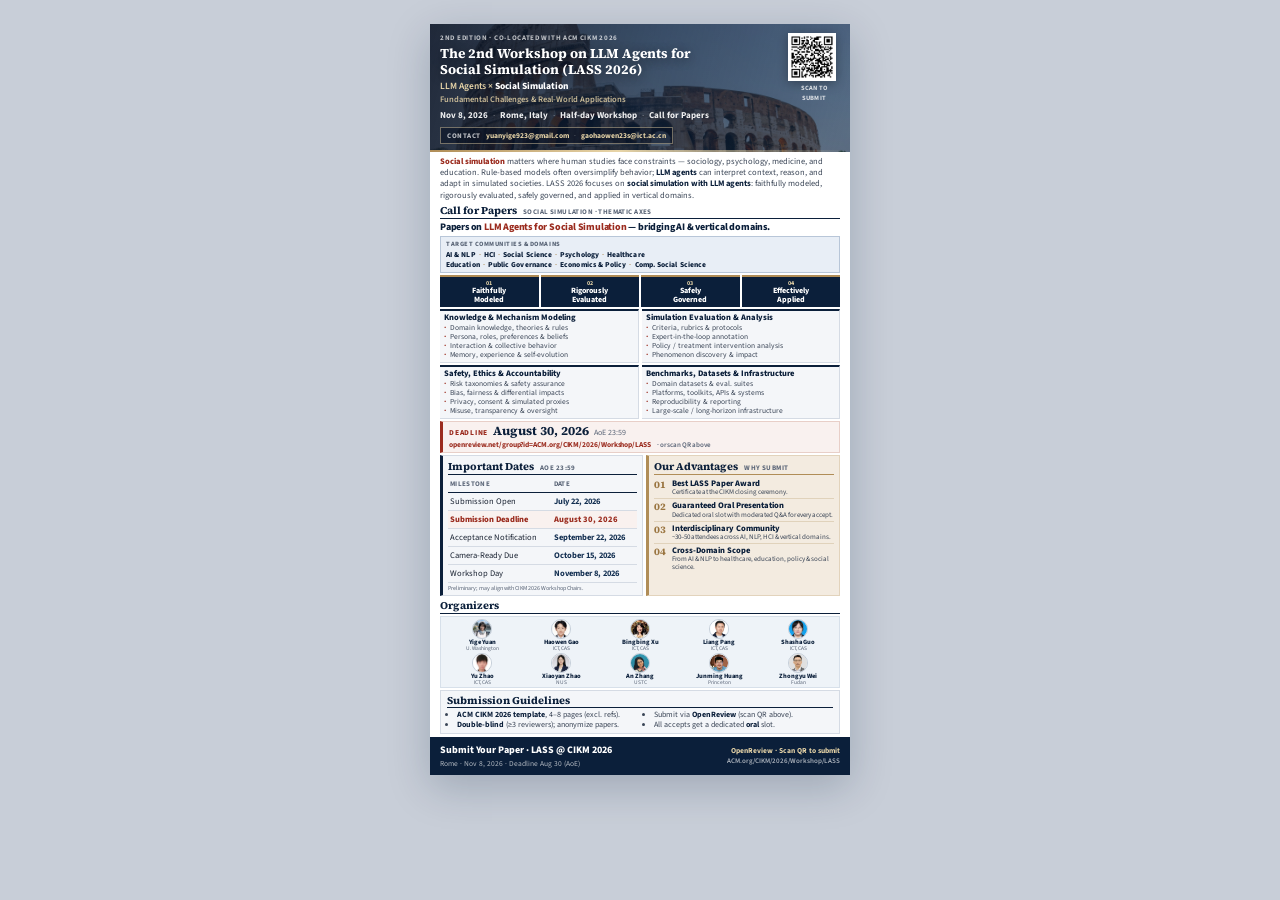
==== flyer/index.html @ daa49997 "Update submission deadline to August 30 and refresh site assets. Align Important Dates with the CFP " ====
<!DOCTYPE html>
<html lang="en">
<head>
  <meta charset="UTF-8">
  <meta name="viewport" content="width=device-width, initial-scale=1.0">
  <title>LASS 2026 — Call for Papers</title>
  <link rel="preconnect" href="https://fonts.googleapis.com">
  <link rel="preconnect" href="https://fonts.gstatic.com" crossorigin>
  <link href="https://fonts.googleapis.com/css2?family=Source+Sans+3:ital,wght@0,400;0,600;0,700;0,800;1,400;1,600&family=Source+Serif+4:opsz,wght@8..60,600;8..60,700&display=swap" rel="stylesheet">
  <style>
    :root {
      --navy: #0b1f3a;
      --navy-2: #143052;
      --ink: #1a2332;
      --muted: #5a6577;
      --line: #d5dbe4;
      --paper: #f4f6f9;
      --accent: #9b2c1f;
      --accent-soft: #f9f1ef;
      --gold: #b08d57;
      --gold-soft: #f3ebe0;
    }
    * { margin: 0; padding: 0; box-sizing: border-box; }
    body {
      font-family: "Source Sans 3", "Segoe UI", sans-serif;
      background: #c8ced8; color: var(--ink);
      display: flex; justify-content: center;
      padding: 24px 12px 48px;
      -webkit-font-smoothing: antialiased;
    }
    .poster {
      width: 420px; background: #fff;
      box-shadow: 0 12px 40px rgba(11, 31, 58, 0.22);
      display: flex; flex-direction: column;
    }

    /* —— Header: title is the visual peak —— */
    .header {
      color: #fff; padding: 9px 10px 8px;
      display: grid; grid-template-columns: 1fr 52px; gap: 7px;
      align-items: start; position: relative;
      background:
        linear-gradient(105deg, rgba(8, 18, 36, 0.9) 0%, rgba(11, 31, 58, 0.74) 52%, rgba(11, 31, 58, 0.58) 100%),
        url("../assets/rome-day.jpg") center 42% / cover no-repeat;
    }
    .header::after {
      content: ""; position: absolute; left: 0; right: 0; bottom: 0; height: 2px;
      background: linear-gradient(90deg, var(--gold), #e8d5a8 45%, transparent);
    }
    .header > * { position: relative; z-index: 1; }
    .eyebrow {
      font-size: 7px; font-weight: 700; letter-spacing: 0.1em;
      text-transform: uppercase; color: rgba(255,255,255,0.7); margin-bottom: 3px;
    }
    .header h1 {
      font-family: "Source Serif 4", Georgia, serif;
      font-size: 13.5px; font-weight: 700; line-height: 1.2;
      text-shadow: 0 2px 12px rgba(0,0,0,0.45);
    }
    .header h1 .tag { white-space: nowrap; }
    .header .theme {
      margin-top: 3px; font-size: 9.5px; font-weight: 600; color: #e8d5a8; line-height: 1.25;
    }
    .header .theme .ss {
      color: #fff; font-weight: 800;
    }
    .header .theme .sub {
      display: block; font-size: 8.5px; font-weight: 600;
      color: rgba(232, 213, 168, 0.85); margin-top: 1px;
    }
    .meta {
      margin-top: 4px; display: flex; flex-wrap: wrap; align-items: center;
      font-size: 9px; font-weight: 700; color: rgba(255,255,255,0.92);
    }
    .meta span + span::before {
      content: "·"; margin: 0 5px; opacity: 0.45; font-weight: 400;
    }
    .contact {
      margin-top: 4px; display: inline-flex; align-items: center; flex-wrap: wrap; gap: 0 5px;
      background: rgba(8, 18, 36, 0.55); border: 1px solid rgba(232, 213, 168, 0.45);
      padding: 2px 6px; font-size: 7.5px; font-weight: 700; color: #e8d5a8;
    }
    .contact .k {
      font-size: 7px; font-weight: 800; letter-spacing: 0.08em;
      text-transform: uppercase; color: rgba(255,255,255,0.7);
    }
    .contact .sep { opacity: 0.4; font-weight: 400; color: #fff; }
    .qr-box { text-align: center; }
    .qr-box img {
      width: 48px; height: 48px; background: #fff; padding: 2px; display: block;
      box-shadow: 0 2px 10px rgba(0,0,0,0.3);
    }
    .qr-box .cap {
      margin-top: 2px; font-size: 6.5px; font-weight: 700;
      letter-spacing: 0.04em; text-transform: uppercase;
      color: rgba(255,255,255,0.8);
    }

    .body {
      padding: 4px 10px 3px;
      display: flex; flex-direction: column; gap: 2px;
    }

    /* Deadline: secondary to title, not competing */
    .deadline {
      display: grid; grid-template-columns: 1fr auto; gap: 2px 8px;
      align-items: baseline;
      background: var(--accent-soft); border: 1px solid #e8cfc8;
      border-left: 3px solid var(--accent);
      padding: 3px 6px;
    }
    .deadline .left { display: flex; align-items: baseline; gap: 5px; flex-wrap: nowrap; }
    .deadline .label {
      font-size: 7.5px; font-weight: 800; letter-spacing: 0.1em;
      text-transform: uppercase; color: var(--accent); white-space: nowrap;
    }
    .deadline .value {
      font-family: "Source Serif 4", Georgia, serif;
      font-size: 12.5px; font-weight: 700; color: var(--navy); line-height: 1; white-space: nowrap;
    }
    .deadline .hint { font-size: 8px; color: var(--muted); white-space: nowrap; }
    .deadline .url {
      grid-column: 1 / -1;
      font-size: 7.5px; font-weight: 700; color: var(--accent);
      line-height: 1.2; letter-spacing: -0.01em;
    }
    .deadline .url em {
      font-style: normal; font-weight: 600;
      font-size: 7px; color: var(--muted); margin-left: 4px;
    }

    .intro {
      font-size: 8.5px; line-height: 1.3; color: #3a4556;
    }
    .intro strong { color: var(--navy); }
    .intro .focus {
      color: var(--accent); font-weight: 800;
    }

    .sec {
      font-family: "Source Serif 4", Georgia, serif;
      font-size: 10.5px; font-weight: 700; color: var(--navy);
      border-bottom: 1.5px solid var(--navy); padding-bottom: 0; margin-bottom: 2px;
    }
    .sec span {
      font-family: "Source Sans 3", sans-serif;
      font-size: 7px; font-weight: 700; color: var(--muted);
      letter-spacing: 0.06em; text-transform: uppercase; margin-left: 4px;
    }

    .cfp-hook {
      font-size: 10px; font-weight: 800; color: var(--navy);
      line-height: 1.2; margin-bottom: 3px;
      white-space: nowrap; letter-spacing: -0.02em;
    }
    .cfp-hook em {
      font-style: normal; color: var(--accent); font-size: 10px;
    }

    /* Domains clearly smaller than CFP hook */
    .domains {
      background: #e8eef6; border: 1px solid #b8c6d8;
      padding: 2px 5px 2px; margin-bottom: 2px;
    }
    .domains .lab {
      font-size: 6.5px; font-weight: 800; letter-spacing: 0.08em;
      text-transform: uppercase; color: var(--muted); margin-bottom: 1px;
    }
    .domains .row {
      font-size: 7.5px; font-weight: 800; color: var(--navy);
      line-height: 1.35; letter-spacing: 0.01em;
    }
    .domains .row + .row { margin-top: 0; }
    .domains .sep { color: var(--gold); font-weight: 600; margin: 0 3px; }

    .pillars {
      display: grid; grid-template-columns: repeat(4, 1fr); gap: 2px;
      margin-bottom: 2px;
    }
    .pillar {
      background: var(--navy); color: #fff; padding: 3px 3px 2px;
      border-top: 2px solid var(--gold); text-align: center;
    }
    .pillar .k {
      font-size: 6px; font-weight: 700; letter-spacing: 0.04em;
      text-transform: uppercase; color: #e8d5a8; line-height: 1;
    }
    .pillar .v {
      font-size: 8px; font-weight: 800; line-height: 1.12; margin-top: 1px;
    }

    .tracks { display: grid; grid-template-columns: 1fr 1fr; gap: 2px 3px; }
    .track {
      padding: 2px 4px 2px;
      border-top: 2px solid var(--navy);
      background: var(--paper);
      border-right: 1px solid var(--line);
      border-bottom: 1px solid var(--line);
    }
    .track h3 {
      font-size: 8.5px; font-weight: 800; color: var(--navy);
      margin-bottom: 1px; line-height: 1.1;
    }
    .track ul { list-style: none; }
    .track li {
      font-size: 7.5px; line-height: 1.22; color: #3a4556;
      padding-left: 6px; position: relative;
    }
    .track li::before {
      content: "·"; position: absolute; left: 0; color: var(--accent); font-weight: 800;
    }

    .mid {
      display: grid; grid-template-columns: 1.05fr 1fr; gap: 3px; align-items: stretch;
    }
    .dates-panel {
      background: var(--paper);
      border: 1px solid var(--line);
      border-left: 3px solid var(--navy);
      padding: 3px 5px 3px;
      height: 100%;
      display: flex; flex-direction: column;
    }
    .dates { width: 100%; border-collapse: collapse; font-size: 8.5px; }
    .dates th, .dates td { border-bottom: 1px solid var(--line); padding: 2.5px 2px; text-align: left; }
    .dates th {
      font-size: 7px; font-weight: 700; letter-spacing: 0.05em;
      text-transform: uppercase; color: var(--muted); border-bottom: 1.5px solid var(--navy);
    }
    .dates td:last-child { font-weight: 700; color: var(--navy-2); white-space: nowrap; }
    .dates .hl td { background: var(--accent-soft); color: var(--accent); font-weight: 800; }
    .note {
      margin-top: auto; padding-top: 2px;
      font-size: 6px; color: var(--muted); line-height: 1.2;
      white-space: nowrap;
    }

    .why-panel {
      background: var(--gold-soft);
      border: 1px solid #e2d3bc;
      border-left: 3px solid var(--gold);
      padding: 3px 5px 2px;
      height: 100%;
      display: flex; flex-direction: column;
    }
    .why-panel .sec { border-bottom-color: var(--gold); }
    .why-item {
      display: grid; grid-template-columns: 15px 1fr; gap: 3px;
      padding: 2px 0; border-bottom: 1px solid #e0d2bb;
      align-items: start;
    }
    .why-item:last-child { border-bottom: none; }
    .why-item .idx {
      font-family: "Source Serif 4", Georgia, serif;
      font-size: 10px; font-weight: 700; color: #9a7540; line-height: 1.1;
    }
    .why-item strong {
      display: block; font-size: 8.5px; font-weight: 800; color: var(--navy); line-height: 1.1;
    }
    .why-item span {
      display: block; font-size: 7px; line-height: 1.15; color: #3a4556;
    }

    .org-list {
      display: grid; grid-template-columns: repeat(5, 1fr); gap: 1px;
      background: #eef3f8; border: 1px solid #d7e0ea; padding: 2px 2px 2px;
    }
    .org {
      display: flex; flex-direction: column; align-items: center; text-align: center; gap: 0;
    }
    .org .ph {
      width: 20px; height: 20px; border-radius: 50%; overflow: hidden;
      border: 1px solid #c5ced9; background: #d9e0ea;
    }
    .org .ph img {
      width: 100%; height: 100%; object-fit: cover; object-position: center; display: block;
    }
    .org .name { font-size: 6.5px; font-weight: 800; color: var(--navy); line-height: 1.05; }
    .org .affil { font-size: 5.5px; color: var(--muted); line-height: 1.05; }

    .guide-bar {
      display: grid; grid-template-columns: 1fr 1fr; gap: 1px 8px;
      background: var(--paper); border: 1px solid var(--line);
      padding: 3px 6px; font-size: 8px; line-height: 1.25; color: #3a4556;
    }
    .guide-bar .sec { grid-column: 1 / -1; margin-bottom: 1px; }
    .guide-bar li { margin-left: 10px; }
    .guide-bar strong { color: var(--navy); }

    .footer {
      background: var(--navy); color: #fff; padding: 6px 10px;
      display: flex; justify-content: space-between; align-items: center; gap: 10px;
    }
    .footer .t { font-size: 10px; font-weight: 800; }
    .footer .d { font-size: 7.5px; color: rgba(255,255,255,0.68); margin-top: 1px; }
    .footer .url {
      font-size: 7.5px; font-weight: 700; color: #e8d5a8;
      text-align: right; line-height: 1.3; max-width: 175px;
    }
    .footer .url em {
      display: block; font-style: normal; font-weight: 600;
      font-size: 7px; color: rgba(255,255,255,0.65); margin-top: 1px;
    }

    @media print {
      body { background: #fff; padding: 0; }
      .poster { box-shadow: none; }
    }
  </style>
</head>
<body>
<div class="poster">

  <header class="header">
    <div>
      <div class="eyebrow">2nd Edition · Co-located with ACM CIKM 2026</div>
      <h1>The 2nd Workshop on LLM Agents for<br>Social Simulation&nbsp;<span class="tag">(LASS 2026)</span></h1>
      <div class="theme">
        LLM Agents × <span class="ss">Social Simulation</span>
        <span class="sub">Fundamental Challenges &amp; Real-World Applications</span>
      </div>
      <div class="meta">
        <span>Nov 8, 2026</span>
        <span>Rome, Italy</span>
        <span>Half-day Workshop</span>
        <span>Call for Papers</span>
      </div>
      <div class="contact">
        <span class="k">Contact</span>
        <span>yuanyige923@gmail.com</span>
        <span class="sep">·</span>
        <span>gaohaowen23s@ict.ac.cn</span>
      </div>
    </div>
    <div class="qr-box">
      <img src="../assets/qr-openreview.png" alt="OpenReview QR">
      <div class="cap">Scan to Submit</div>
    </div>
  </header>

  <div class="body">

    <p class="intro">
      <span class="focus">Social simulation</span> matters where human studies face constraints —
      sociology, psychology, medicine, and education. Rule-based models often oversimplify behavior;
      <strong>LLM agents</strong> can interpret context, reason, and adapt in simulated societies.
      LASS 2026 focuses on <strong>social simulation with LLM agents</strong>: faithfully modeled, rigorously
      evaluated, safely governed, and applied in vertical domains.
    </p>

    <section>
      <div class="sec">Call for Papers <span>Social simulation · thematic axes</span></div>
      <div class="cfp-hook">
        Papers on <em>LLM Agents for Social Simulation</em> — bridging AI &amp; vertical domains.
      </div>
      <div class="domains">
        <div class="lab">Target communities &amp; domains</div>
        <div class="row">
          AI &amp; NLP<span class="sep">·</span>HCI<span class="sep">·</span>Social Science<span class="sep">·</span>Psychology<span class="sep">·</span>Healthcare
        </div>
        <div class="row">
          Education<span class="sep">·</span>Public Governance<span class="sep">·</span>Economics &amp; Policy<span class="sep">·</span>Comp. Social Science
        </div>
      </div>
      <div class="pillars">
        <div class="pillar">
          <div class="k">01</div>
          <div class="v">Faithfully<br>Modeled</div>
        </div>
        <div class="pillar">
          <div class="k">02</div>
          <div class="v">Rigorously<br>Evaluated</div>
        </div>
        <div class="pillar">
          <div class="k">03</div>
          <div class="v">Safely<br>Governed</div>
        </div>
        <div class="pillar">
          <div class="k">04</div>
          <div class="v">Effectively<br>Applied</div>
        </div>
      </div>
      <div class="tracks">
        <div class="track">
          <h3>Knowledge &amp; Mechanism Modeling</h3>
          <ul>
            <li>Domain knowledge, theories &amp; rules</li>
            <li>Persona, roles, preferences &amp; beliefs</li>
            <li>Interaction &amp; collective behavior</li>
            <li>Memory, experience &amp; self-evolution</li>
          </ul>
        </div>
        <div class="track">
          <h3>Simulation Evaluation &amp; Analysis</h3>
          <ul>
            <li>Criteria, rubrics &amp; protocols</li>
            <li>Expert-in-the-loop annotation</li>
            <li>Policy / treatment intervention analysis</li>
            <li>Phenomenon discovery &amp; impact</li>
          </ul>
        </div>
        <div class="track">
          <h3>Safety, Ethics &amp; Accountability</h3>
          <ul>
            <li>Risk taxonomies &amp; safety assurance</li>
            <li>Bias, fairness &amp; differential impacts</li>
            <li>Privacy, consent &amp; simulated proxies</li>
            <li>Misuse, transparency &amp; oversight</li>
          </ul>
        </div>
        <div class="track">
          <h3>Benchmarks, Datasets &amp; Infrastructure</h3>
          <ul>
            <li>Domain datasets &amp; eval. suites</li>
            <li>Platforms, toolkits, APIs &amp; systems</li>
            <li>Reproducibility &amp; reporting</li>
            <li>Large-scale / long-horizon infrastructure</li>
          </ul>
        </div>
      </div>
    </section>

    <div class="deadline">
      <div class="left">
        <span class="label">Deadline</span>
        <span class="value">August 30, 2026</span>
        <span class="hint">AoE 23:59</span>
      </div>
      <div class="url">
        openreview.net/group?id=ACM.org/CIKM/2026/Workshop/LASS
        <em>· or scan QR above</em>
      </div>
    </div>

    <div class="mid">
      <section class="dates-panel">
        <div class="sec">Important Dates <span>AoE 23:59</span></div>
        <table class="dates">
          <thead><tr><th>Milestone</th><th>Date</th></tr></thead>
          <tbody>
            <tr><td>Submission Open</td><td>July 22, 2026</td></tr>
            <tr class="hl"><td>Submission Deadline</td><td>August 30, 2026</td></tr>
            <tr><td>Acceptance Notification</td><td>September 22, 2026</td></tr>
            <tr><td>Camera-Ready Due</td><td>October 15, 2026</td></tr>
            <tr><td>Workshop Day</td><td>November 8, 2026</td></tr>
          </tbody>
        </table>
        <p class="note">Preliminary; may align with CIKM 2026 Workshop Chairs.</p>
      </section>

      <section class="why-panel">
        <div class="sec">Our Advantages <span>Why submit</span></div>
        <div class="why-item">
          <div class="idx">01</div>
          <div>
            <strong>Best LASS Paper Award</strong>
            <span>Certificate at the CIKM closing ceremony.</span>
          </div>
        </div>
        <div class="why-item">
          <div class="idx">02</div>
          <div>
            <strong>Guaranteed Oral Presentation</strong>
            <span>Dedicated oral slot with moderated Q&amp;A for every accept.</span>
          </div>
        </div>
        <div class="why-item">
          <div class="idx">03</div>
          <div>
            <strong>Interdisciplinary Community</strong>
            <span>~30–50 attendees across AI, NLP, HCI &amp; vertical domains.</span>
          </div>
        </div>
        <div class="why-item">
          <div class="idx">04</div>
          <div>
            <strong>Cross-Domain Scope</strong>
            <span>From AI &amp; NLP to healthcare, education, policy &amp; social science.</span>
          </div>
        </div>
      </section>
    </div>

    <section>
      <div class="sec">Organizers</div>
      <div class="org-list">
        <div class="org">
          <div class="ph"><img src="../assets/yige.jpg" alt="Yige Yuan"></div>
          <div class="name">Yige Yuan</div>
          <div class="affil">U. Washington</div>
        </div>
        <div class="org">
          <div class="ph"><img src="../assets/haowen.jpg" alt="Haowen Gao"></div>
          <div class="name">Haowen Gao</div>
          <div class="affil">ICT, CAS</div>
        </div>
        <div class="org">
          <div class="ph"><img src="../assets/bingbing.jpg" alt="Bingbing Xu"></div>
          <div class="name">Bingbing Xu</div>
          <div class="affil">ICT, CAS</div>
        </div>
        <div class="org">
          <div class="ph"><img src="../assets/liang.jpg" alt="Liang Pang"></div>
          <div class="name">Liang Pang</div>
          <div class="affil">ICT, CAS</div>
        </div>
        <div class="org">
          <div class="ph"><img src="../assets/shasha.jpg" alt="Shasha Guo"></div>
          <div class="name">Shasha Guo</div>
          <div class="affil">ICT, CAS</div>
        </div>
        <div class="org">
          <div class="ph"><img src="../assets/yuzhao.jpg" alt="Yu Zhao"></div>
          <div class="name">Yu Zhao</div>
          <div class="affil">ICT, CAS</div>
        </div>
        <div class="org">
          <div class="ph"><img src="../assets/xiaoyan.jpg" alt="Xiaoyan Zhao"></div>
          <div class="name">Xiaoyan Zhao</div>
          <div class="affil">NUS</div>
        </div>
        <div class="org">
          <div class="ph"><img src="../assets/anzhang.jpg" alt="An Zhang"></div>
          <div class="name">An Zhang</div>
          <div class="affil">USTC</div>
        </div>
        <div class="org">
          <div class="ph"><img src="../assets/junming.jpg" alt="Junming Huang"></div>
          <div class="name">Junming Huang</div>
          <div class="affil">Princeton</div>
        </div>
        <div class="org">
          <div class="ph"><img src="../assets/zhongyu.jpg" alt="Zhongyu Wei"></div>
          <div class="name">Zhongyu Wei</div>
          <div class="affil">Fudan</div>
        </div>
      </div>
    </section>

    <section class="guide-bar">
      <div class="sec">Submission Guidelines</div>
      <ul>
        <li><strong>ACM CIKM 2026 template</strong>, 4–8 pages (excl. refs).</li>
        <li><strong>Double-blind</strong> (≥3 reviewers); anonymize papers.</li>
      </ul>
      <ul>
        <li>Submit via <strong>OpenReview</strong> (scan QR above).</li>
        <li>All accepts get a dedicated <strong>oral</strong> slot.</li>
      </ul>
    </section>

  </div>

  <footer class="footer">
    <div>
      <div class="t">Submit Your Paper · LASS @ CIKM 2026</div>
      <div class="d">Rome · Nov 8, 2026 · Deadline Aug 30 (AoE)</div>
    </div>
    <div class="url">
      OpenReview · Scan QR to submit
      <em>ACM.org/CIKM/2026/Workshop/LASS</em>
    </div>
  </footer>

</div>
</body>
</html>
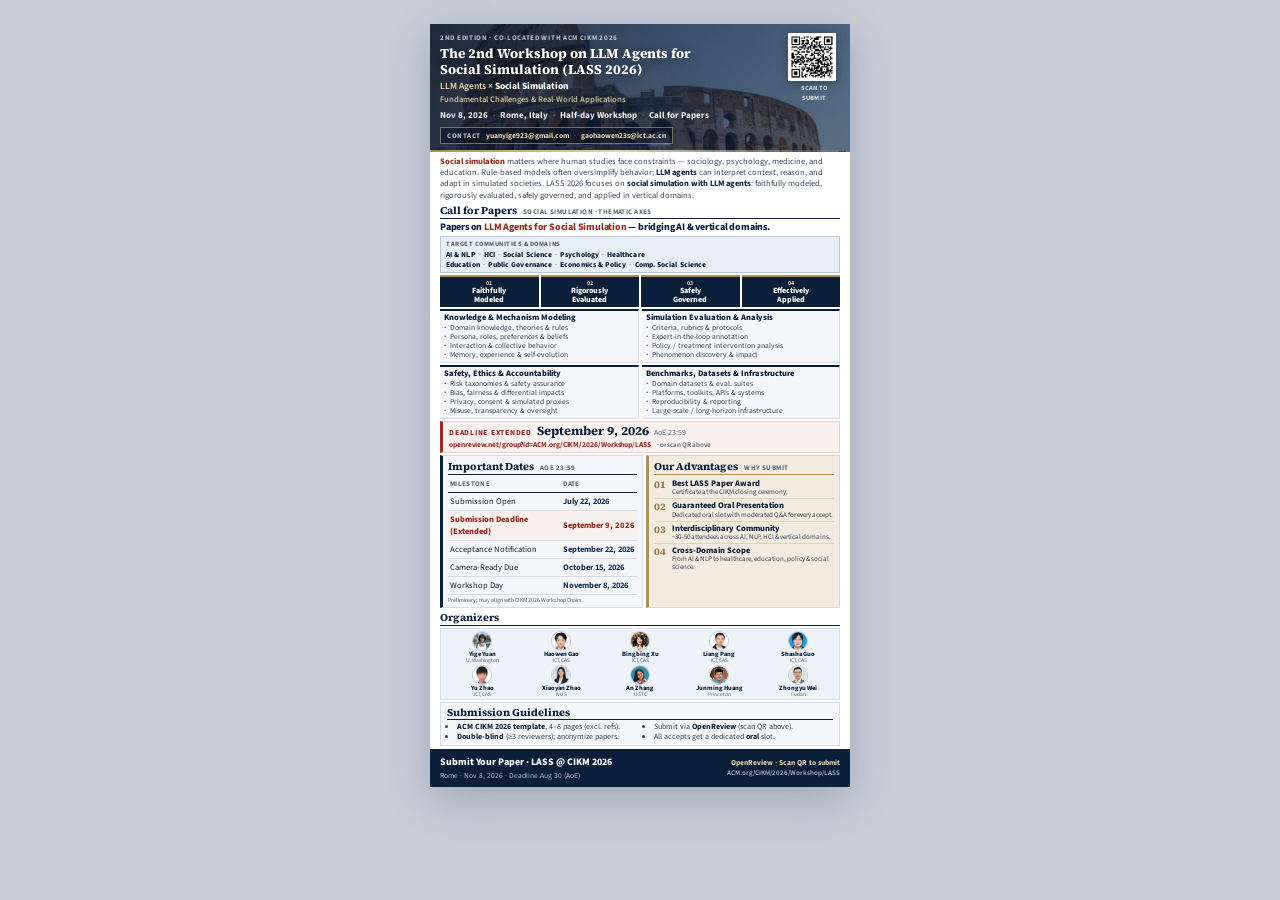
==== commit 09dfe473: "Extend submission deadline by 10 days to September 9 and welcome submissions. Co-authored-by: Cursor" ====
--- a/flyer/index.html
+++ b/flyer/index.html
@@ -422,8 +422,8 @@
 
     <div class="deadline">
       <div class="left">
-        <span class="label">Deadline</span>
-        <span class="value">August 30, 2026</span>
+        <span class="label">Deadline Extended</span>
+        <span class="value">September 9, 2026</span>
         <span class="hint">AoE 23:59</span>
       </div>
       <div class="url">
@@ -439,7 +439,7 @@
           <thead><tr><th>Milestone</th><th>Date</th></tr></thead>
           <tbody>
             <tr><td>Submission Open</td><td>July 22, 2026</td></tr>
-            <tr class="hl"><td>Submission Deadline</td><td>August 30, 2026</td></tr>
+            <tr class="hl"><td>Submission Deadline (Extended)</td><td>September 9, 2026</td></tr>
             <tr><td>Acceptance Notification</td><td>September 22, 2026</td></tr>
             <tr><td>Camera-Ready Due</td><td>October 15, 2026</td></tr>
             <tr><td>Workshop Day</td><td>November 8, 2026</td></tr>
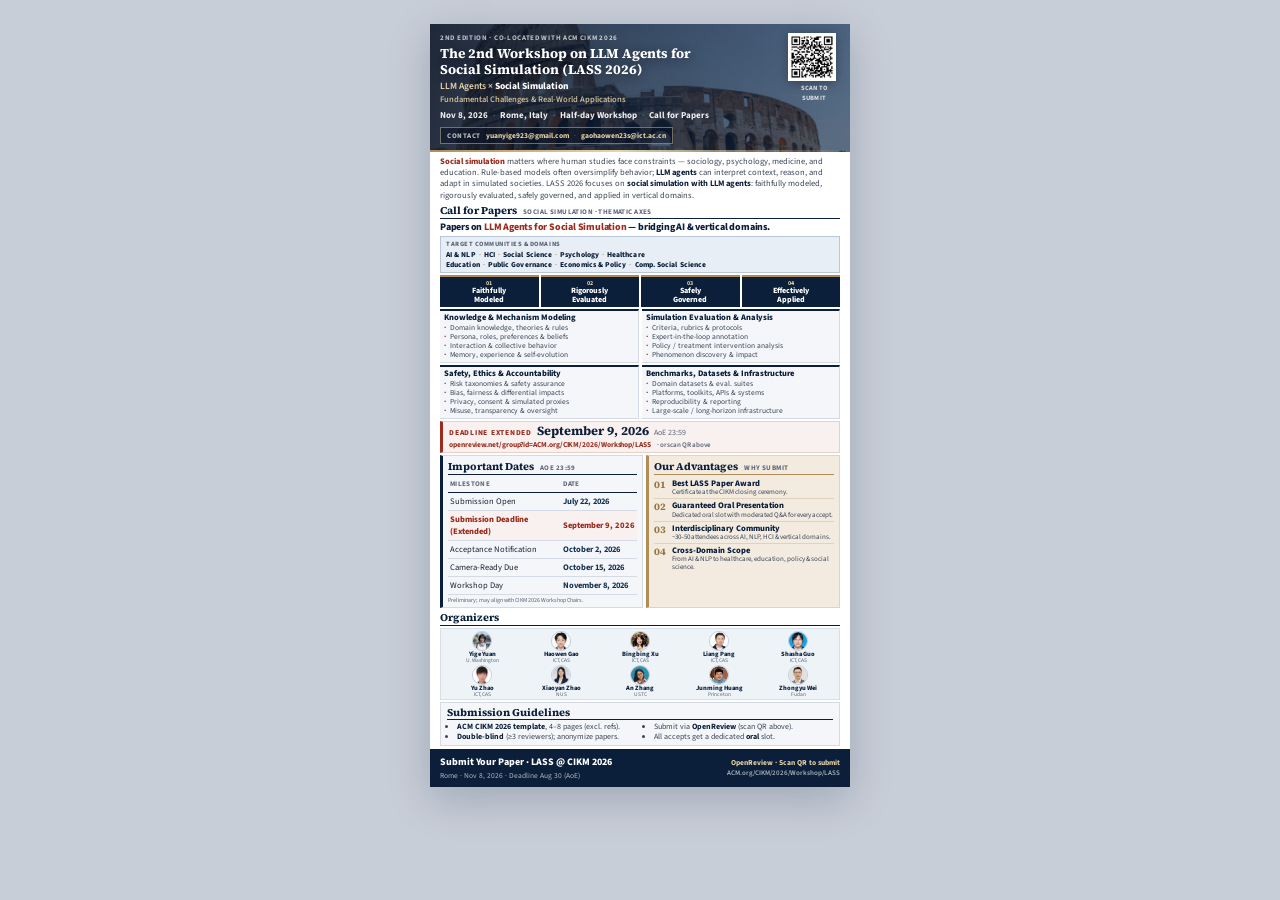
==== commit 2b19703a: "Postpone acceptance notification to October 2 and list reviewers who submitted reviews. Co-authored-" ====
--- a/flyer/index.html
+++ b/flyer/index.html
@@ -440,7 +440,7 @@
           <tbody>
             <tr><td>Submission Open</td><td>July 22, 2026</td></tr>
             <tr class="hl"><td>Submission Deadline (Extended)</td><td>September 9, 2026</td></tr>
-            <tr><td>Acceptance Notification</td><td>September 22, 2026</td></tr>
+            <tr><td>Acceptance Notification</td><td>October 2, 2026</td></tr>
             <tr><td>Camera-Ready Due</td><td>October 15, 2026</td></tr>
             <tr><td>Workshop Day</td><td>November 8, 2026</td></tr>
           </tbody>
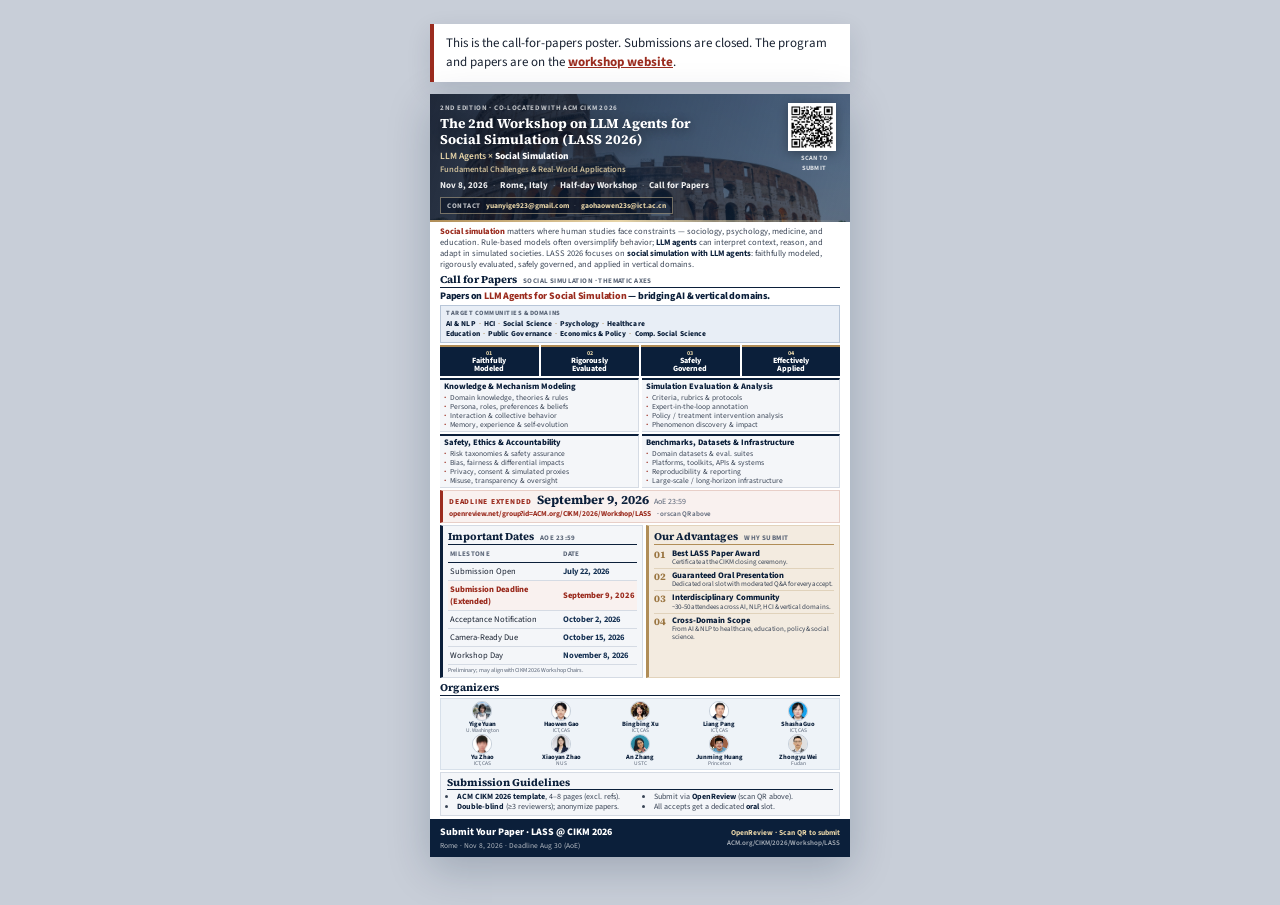
==== commit 16f64fcd: "Publish the workshop program and paper list now that decisions are out. Co-authored-by: Cursor <curs" ====
--- a/flyer/index.html
+++ b/flyer/index.html
@@ -24,7 +24,7 @@
     body {
       font-family: "Source Sans 3", "Segoe UI", sans-serif;
       background: #c8ced8; color: var(--ink);
-      display: flex; justify-content: center;
+      display: flex; flex-direction: column; align-items: center;
       padding: 24px 12px 48px;
       -webkit-font-smoothing: antialiased;
     }
@@ -302,13 +302,22 @@
       font-size: 7px; color: rgba(255,255,255,0.65); margin-top: 1px;
     }
 
+    .site-note {
+      width: 420px; margin-bottom: 12px; padding: 10px 12px;
+      background: #fff; border-left: 4px solid var(--accent);
+      box-shadow: 0 8px 24px rgba(11, 31, 58, 0.12);
+      font-size: 13px; line-height: 1.45; color: var(--ink);
+    }
+    .site-note a { color: var(--accent); font-weight: 700; }
     @media print {
       body { background: #fff; padding: 0; }
       .poster { box-shadow: none; }
+      .site-note { display: none; }
     }
   </style>
 </head>
 <body>
+<p class="site-note">This is the call-for-papers poster. Submissions are closed. The program and papers are on the <a href="../index.html">workshop website</a>.</p>
 <div class="poster">
 
   <header class="header">
